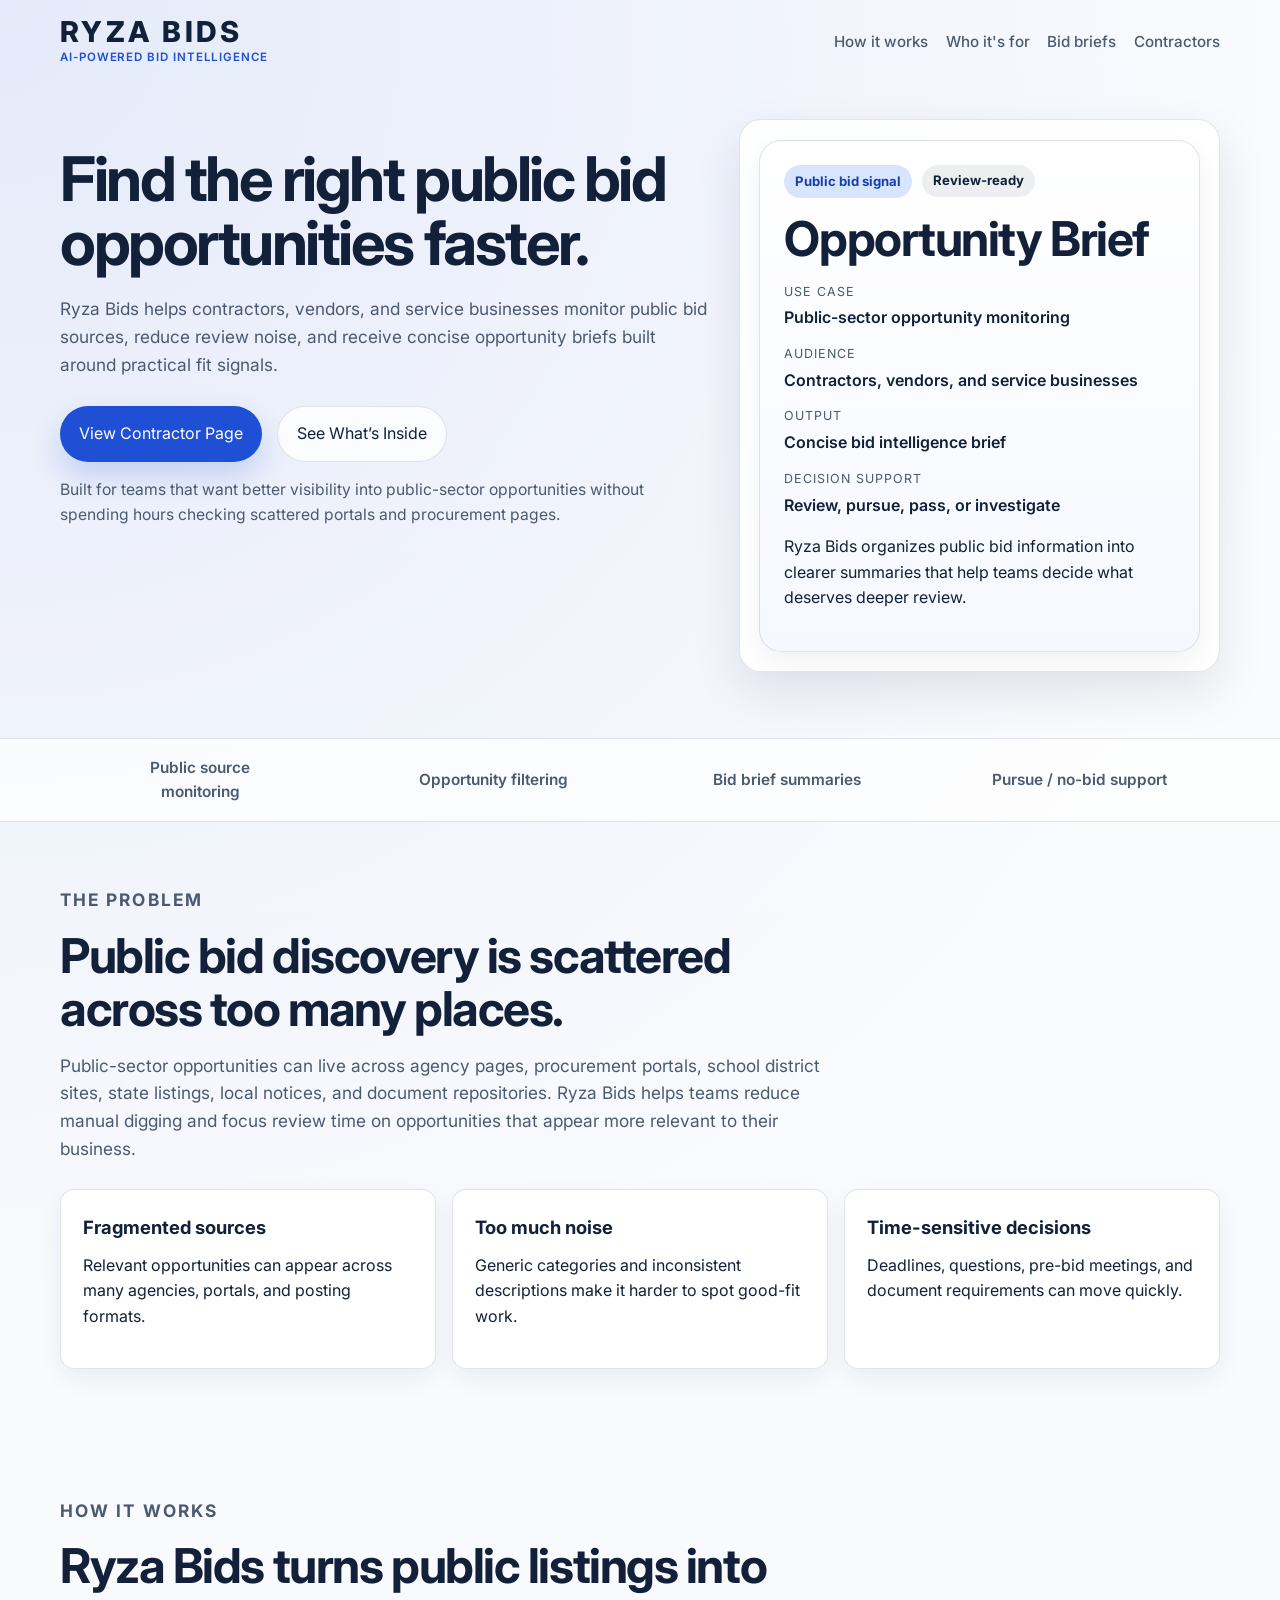
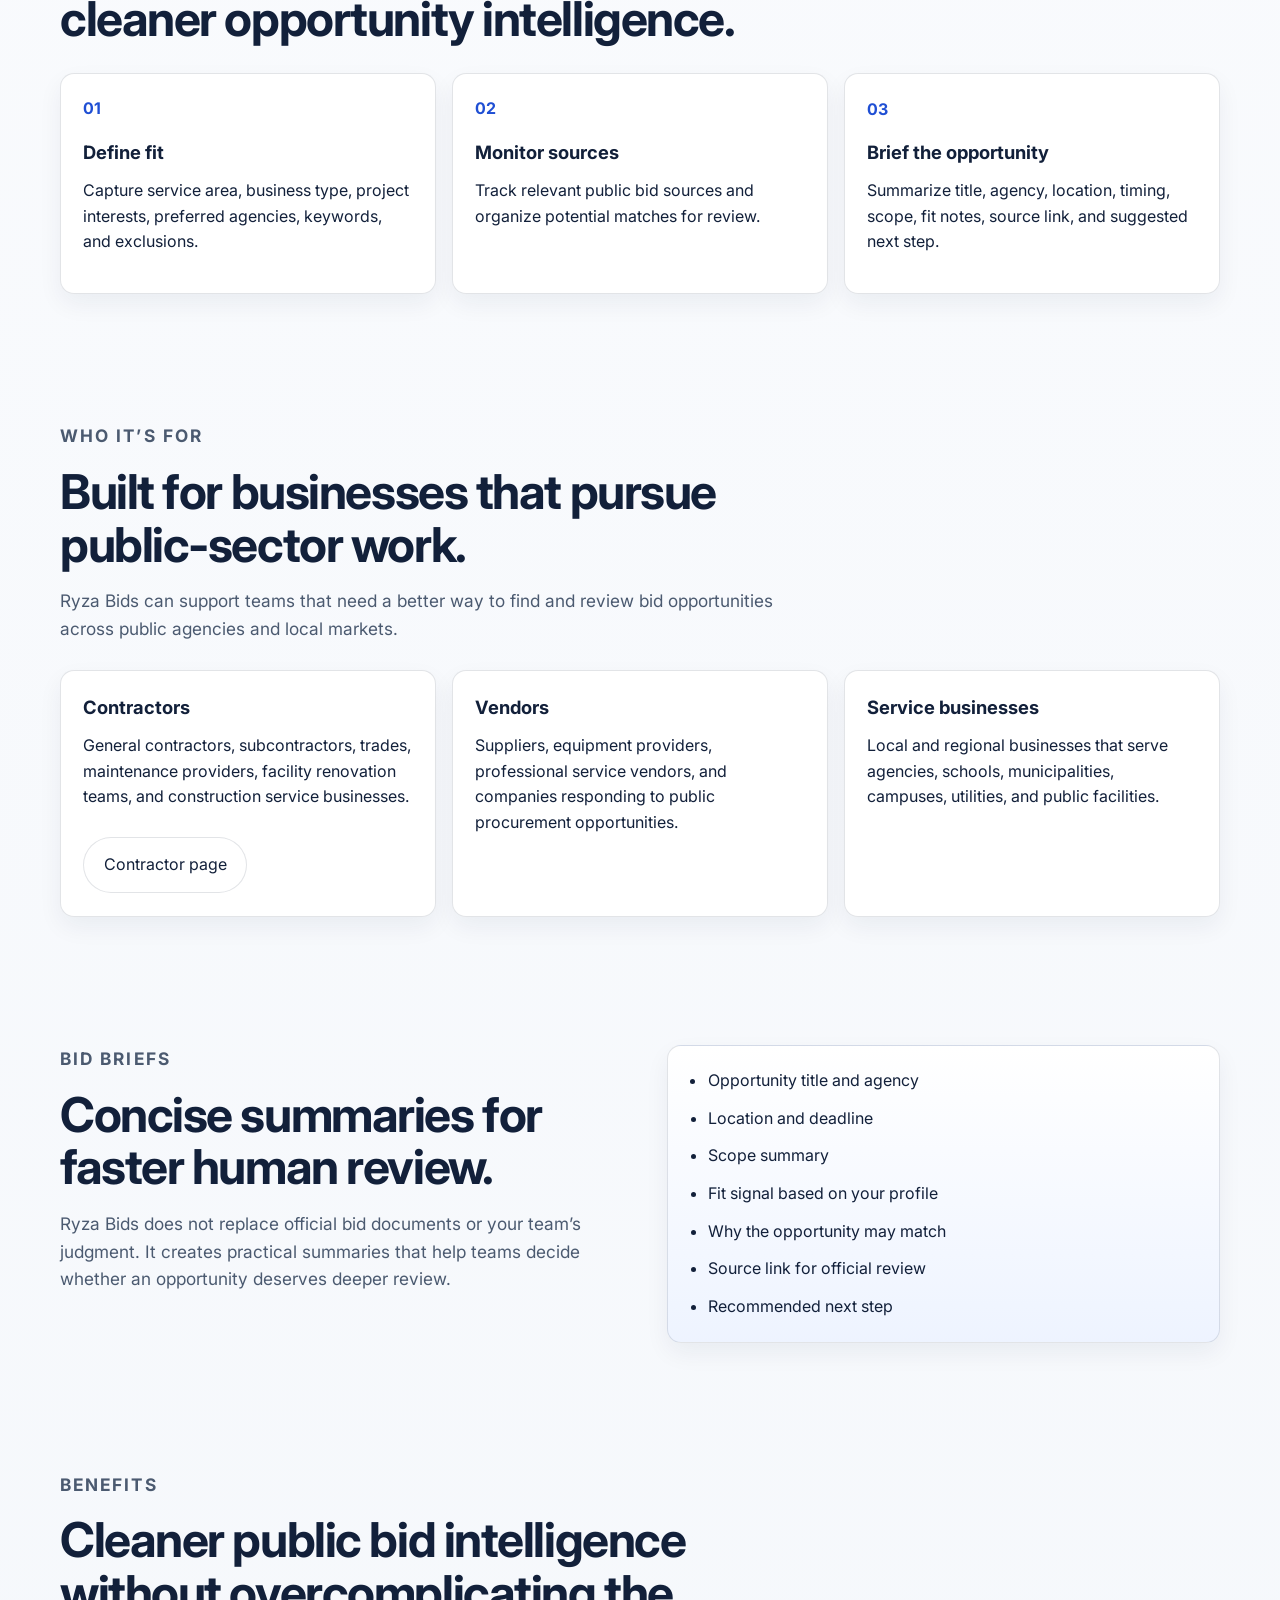
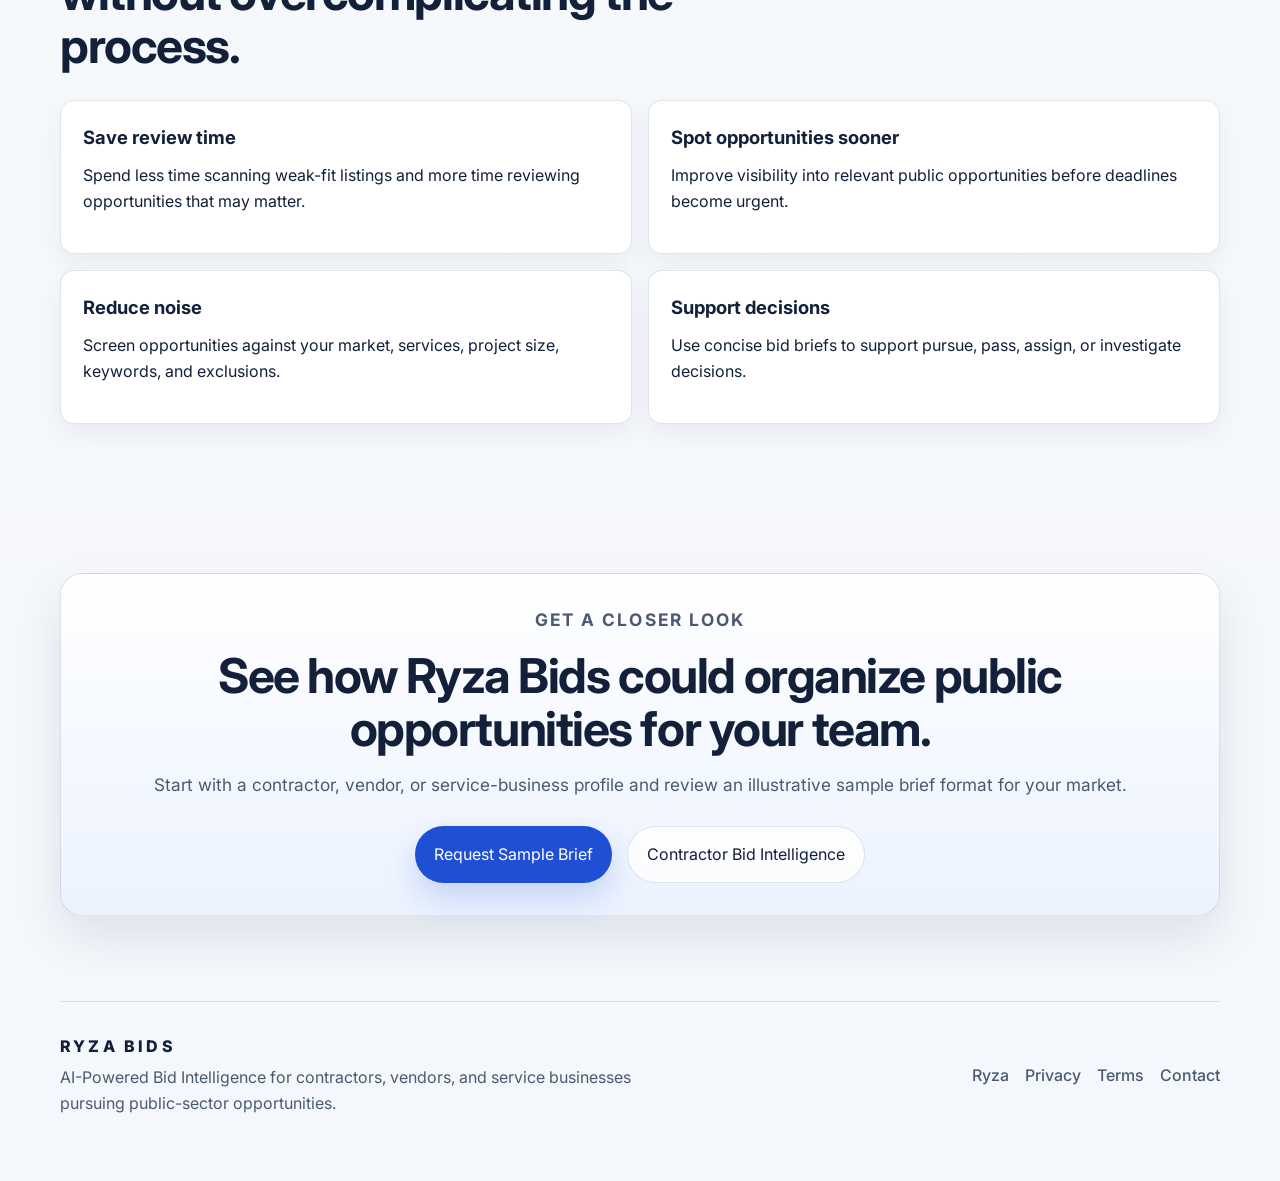
==== bids/index.html @ a7a4181a "Add files via upload Upload Ryza website files" ====
<!doctype html>
<html lang="en">
  <head>
    <meta charset="UTF-8" />
    <meta name="viewport" content="width=device-width, initial-scale=1.0" />
    <title>Ryza Bids — AI-Powered Bid Intelligence</title>
    <meta
      name="description"
      content="Ryza Bids is an AI-powered public bid intelligence product for contractors, vendors, and service businesses that want cleaner opportunity monitoring and review-ready bid briefs."
    />
    <link rel="preconnect" href="https://fonts.googleapis.com" />
    <link rel="preconnect" href="https://fonts.gstatic.com" crossorigin />
    <link
      href="https://fonts.googleapis.com/css2?family=Inter:wght@400;500;600;700;800&display=swap"
      rel="stylesheet"
    />
    <link rel="stylesheet" href="../styles.css?v=6" />
  </head>
  <body>
    <div class="site-shell">
      <header class="topbar container">
        <a class="brand" href="../" aria-label="Ryza home">
          <span class="brand-lockup">
            <span class="brand-text brand-text-product">RYZA BIDS</span>
            <span class="brand-tag">AI-Powered Bid Intelligence</span>
          </span>
        </a>
        <nav class="nav">
          <a href="#how-it-works">How it works</a>
          <a href="#who-its-for">Who it's for</a>
          <a href="#briefs">Bid briefs</a>
          <a href="./contractors/">Contractors</a>
        </nav>
      </header>

      <main id="top">
        <section class="hero container section-lg">
          <div class="hero-copy hero-copy-lowered">
            <h1>Find the right public bid opportunities faster.</h1>
            <p class="lead">
              Ryza Bids helps contractors, vendors, and service businesses monitor public bid sources, reduce review noise, and receive concise opportunity briefs built around practical fit signals.
            </p>
            <div class="cta-row">
              <a class="button button-primary" href="./contractors/">View Contractor Page</a>
              <a class="button button-secondary" href="#briefs">See What’s Inside</a>
            </div>
            <p class="support-line">
              Built for teams that want better visibility into public-sector opportunities without spending hours checking scattered portals and procurement pages.
            </p>
          </div>

          <aside class="hero-card" aria-label="Illustrative Ryza Bids opportunity preview">
            <div class="mini-card">
              <div class="mini-card-header">
                <span class="pill">Public bid signal</span>
                <span class="pill pill-muted">Review-ready</span>
              </div>
              <h2>Opportunity Brief</h2>
              <dl>
                <div>
                  <dt>Use case</dt>
                  <dd>Public-sector opportunity monitoring</dd>
                </div>
                <div>
                  <dt>Audience</dt>
                  <dd>Contractors, vendors, and service businesses</dd>
                </div>
                <div>
                  <dt>Output</dt>
                  <dd>Concise bid intelligence brief</dd>
                </div>
                <div>
                  <dt>Decision support</dt>
                  <dd>Review, pursue, pass, or investigate</dd>
                </div>
              </dl>
              <p>
                Ryza Bids organizes public bid information into clearer summaries that help teams decide what deserves deeper review.
              </p>
            </div>
          </aside>
        </section>

        <section class="trust-strip section-sm">
          <div class="container trust-grid">
            <div>Public source monitoring</div>
            <div>Opportunity filtering</div>
            <div>Bid brief summaries</div>
            <div>Pursue / no-bid support</div>
          </div>
        </section>

        <section class="container section" id="problem">
          <div class="section-heading">
            <p class="eyebrow">The problem</p>
            <h2>Public bid discovery is scattered across too many places.</h2>
            <p>
              Public-sector opportunities can live across agency pages, procurement portals, school district sites, state listings, local notices, and document repositories. Ryza Bids helps teams reduce manual digging and focus review time on opportunities that appear more relevant to their business.
            </p>
          </div>
          <div class="card-grid three-up">
            <article class="info-card">
              <h3>Fragmented sources</h3>
              <p>Relevant opportunities can appear across many agencies, portals, and posting formats.</p>
            </article>
            <article class="info-card">
              <h3>Too much noise</h3>
              <p>Generic categories and inconsistent descriptions make it harder to spot good-fit work.</p>
            </article>
            <article class="info-card">
              <h3>Time-sensitive decisions</h3>
              <p>Deadlines, questions, pre-bid meetings, and document requirements can move quickly.</p>
            </article>
          </div>
        </section>

        <section class="container section" id="how-it-works">
          <div class="section-heading">
            <p class="eyebrow">How it works</p>
            <h2>Ryza Bids turns public listings into cleaner opportunity intelligence.</h2>
          </div>
          <div class="steps-grid">
            <article class="step-card">
              <span class="step-number">01</span>
              <h3>Define fit</h3>
              <p>Capture service area, business type, project interests, preferred agencies, keywords, and exclusions.</p>
            </article>
            <article class="step-card">
              <span class="step-number">02</span>
              <h3>Monitor sources</h3>
              <p>Track relevant public bid sources and organize potential matches for review.</p>
            </article>
            <article class="step-card">
              <span class="step-number">03</span>
              <h3>Brief the opportunity</h3>
              <p>Summarize title, agency, location, timing, scope, fit notes, source link, and suggested next step.</p>
            </article>
          </div>
        </section>

        <section class="container section" id="who-its-for">
          <div class="section-heading">
            <p class="eyebrow">Who it’s for</p>
            <h2>Built for businesses that pursue public-sector work.</h2>
            <p>
              Ryza Bids can support teams that need a better way to find and review bid opportunities across public agencies and local markets.
            </p>
          </div>
          <div class="card-grid three-up">
            <article class="info-card">
              <h3>Contractors</h3>
              <p>General contractors, subcontractors, trades, maintenance providers, facility renovation teams, and construction service businesses.</p>
              <div class="cta-row">
                <a class="button button-secondary" href="./contractors/">Contractor page</a>
              </div>
            </article>
            <article class="info-card">
              <h3>Vendors</h3>
              <p>Suppliers, equipment providers, professional service vendors, and companies responding to public procurement opportunities.</p>
            </article>
            <article class="info-card">
              <h3>Service businesses</h3>
              <p>Local and regional businesses that serve agencies, schools, municipalities, campuses, utilities, and public facilities.</p>
            </article>
          </div>
        </section>

        <section class="container section" id="briefs">
          <div class="split-layout">
            <div>
              <p class="eyebrow">Bid briefs</p>
              <h2>Concise summaries for faster human review.</h2>
              <p>
                Ryza Bids does not replace official bid documents or your team’s judgment. It creates practical summaries that help teams decide whether an opportunity deserves deeper review.
              </p>
            </div>
            <div class="info-card emphasis-card">
              <ul class="feature-list">
                <li>Opportunity title and agency</li>
                <li>Location and deadline</li>
                <li>Scope summary</li>
                <li>Fit signal based on your profile</li>
                <li>Why the opportunity may match</li>
                <li>Source link for official review</li>
                <li>Recommended next step</li>
              </ul>
            </div>
          </div>
        </section>

        <section class="container section" id="benefits">
          <div class="section-heading narrow">
            <p class="eyebrow">Benefits</p>
            <h2>Cleaner public bid intelligence without overcomplicating the process.</h2>
          </div>
          <div class="card-grid two-up">
            <article class="info-card">
              <h3>Save review time</h3>
              <p>Spend less time scanning weak-fit listings and more time reviewing opportunities that may matter.</p>
            </article>
            <article class="info-card">
              <h3>Spot opportunities sooner</h3>
              <p>Improve visibility into relevant public opportunities before deadlines become urgent.</p>
            </article>
            <article class="info-card">
              <h3>Reduce noise</h3>
              <p>Screen opportunities against your market, services, project size, keywords, and exclusions.</p>
            </article>
            <article class="info-card">
              <h3>Support decisions</h3>
              <p>Use concise bid briefs to support pursue, pass, assign, or investigate decisions.</p>
            </article>
          </div>
        </section>

        <section class="container section section-lg" id="final-cta">
          <div class="final-cta-card">
            <p class="eyebrow">Get a closer look</p>
            <h2>See how Ryza Bids could organize public opportunities for your team.</h2>
            <p>
              Start with a contractor, vendor, or service-business profile and review an illustrative sample brief format for your market.
            </p>
            <div class="cta-row centered">
              <button class="button button-primary" type="button">Request Sample Brief</button>
              <a class="button button-secondary" href="./contractors/">Contractor Bid Intelligence</a>
            </div>
          </div>
        </section>
      </main>

      <footer class="site-footer container">
        <div>
          <p class="footer-brand">RYZA BIDS</p>
          <p class="footer-copy">AI-Powered Bid Intelligence for contractors, vendors, and service businesses pursuing public-sector opportunities.</p>
        </div>
        <nav class="footer-nav" aria-label="Footer">
          <a href="../">Ryza</a>
          <a href="#">Privacy</a>
          <a href="#">Terms</a>
          <a href="#">Contact</a>
        </nav>
      </footer>
    </div>
  </body>
</html>
---- styles.css ----
:root {
  --bg: #f4f7fb;
  --surface: rgba(255, 255, 255, 0.92);
  --surface-strong: #ffffff;
  --text: #12203a;
  --muted: #4b5a70;
  --line: rgba(18, 32, 58, 0.12);
  --primary: #1f4fd4;
  --primary-dark: #173faa;
  --accent: #d8e5ff;
  --shadow: 0 20px 48px rgba(18, 33, 66, 0.1);
  --shadow-soft: 0 10px 24px rgba(18, 33, 66, 0.06);
  --radius: 22px;
  --radius-sm: 14px;
  --max: 1160px;
}

* {
  box-sizing: border-box;
}

html {
  scroll-behavior: smooth;
}

body {
  margin: 0;
  font-family: "Inter", system-ui, -apple-system, BlinkMacSystemFont, "Segoe UI", sans-serif;
  color: var(--text);
  background:
    radial-gradient(circle at top left, rgba(31, 79, 212, 0.1), transparent 30%),
    linear-gradient(180deg, #fbfcfe 0%, var(--bg) 100%);
  line-height: 1.6;
}

img {
  max-width: 100%;
}

.container {
  width: min(calc(100% - 2rem), var(--max));
  margin: 0 auto;
}

.site-shell {
  padding-bottom: 4rem;
}

.topbar {
  display: flex;
  align-items: center;
  justify-content: space-between;
  padding: 1.1rem 0 0.95rem;
}

.brand {
  display: inline-flex;
  align-items: center;
  color: var(--text);
  text-decoration: none;
}

.brand-lockup {
  display: flex;
  flex-direction: column;
  gap: 0.2rem;
}

.brand-text {
  font-size: 1.8rem;
  font-weight: 800;
  letter-spacing: 0.22em;
  line-height: 0.95;
}

.brand-text-product {
  letter-spacing: 0.12em;
}

.brand-tag {
  font-size: 0.72rem;
  font-weight: 600;
  letter-spacing: 0.08em;
  text-transform: uppercase;
  color: var(--primary);
}

.nav {
  display: flex;
  gap: 1.1rem;
}

.nav a,
.footer-nav a {
  color: var(--muted);
  text-decoration: none;
  font-weight: 500;
}

.nav a {
  font-size: 0.95rem;
}

.section,
.section-lg,
.section-sm {
  padding: 4rem 0;
}

.section-sm {
  padding: 1.05rem 0;
}

.section-lg {
  padding: 5.35rem 0;
}

.hero {
  display: grid;
  grid-template-columns: 1.15fr 0.85fr;
  gap: 1.8rem;
  align-items: center;
}

.hero.section-lg {
  padding: 2.35rem 0 4.1rem;
}

.hero-copy {
  align-self: start;
}

.hero-copy-lowered {
  padding-top: 1.75rem;
}

.eyebrow {
  margin: 0 0 1rem;
  text-transform: uppercase;
  letter-spacing: 0.12em;
  font-size: 0.78rem;
  font-weight: 700;
  color: var(--primary);
}

h1,
h2,
h3,
p {
  margin-top: 0;
}

h1 {
  font-size: clamp(2.2rem, 4.25vw, 3.35rem);
  line-height: 1.16;
  letter-spacing: -0.04em;
  margin-bottom: 1.25rem;
  text-wrap: balance;
}

.hero h1 {
  font-size: clamp(2.45rem, 5vw, 3.85rem);
  line-height: 1.04;
  max-width: 12.5em;
}

.niche-eyebrow {
  font-size: 0.9rem;
  letter-spacing: 0.16em;
  margin-bottom: 0.9rem;
}

.headline-fast {
  letter-spacing: -0.02em;
  font-weight: 800;
}

h2 {
  font-size: clamp(2rem, 4vw, 3rem);
  line-height: 1.1;
  letter-spacing: -0.03em;
  margin-bottom: 1rem;
}

h3 {
  font-size: 1.15rem;
  margin-bottom: 0.65rem;
}

.lead,
.section-heading p,
.split-layout p,
.final-cta-card p {
  font-size: 1.08rem;
  color: var(--muted);
}

.support-line {
  margin-top: 0.95rem;
  color: var(--muted);
  font-size: 0.98rem;
}

.cta-row {
  display: flex;
  flex-wrap: wrap;
  gap: 0.9rem;
  margin-top: 1.7rem;
}

.cta-row.centered {
  justify-content: center;
}

.button {
  display: inline-flex;
  align-items: center;
  justify-content: center;
  min-height: 3rem;
  padding: 0.9rem 1.2rem;
  border-radius: 999px;
  text-decoration: none;
  font-weight: 600;
  transition: 180ms ease;
  border: 0;
  font: inherit;
  cursor: default;
}

.button-primary {
  background: var(--primary);
  color: white;
  box-shadow: 0 14px 30px rgba(31, 79, 212, 0.2);
}

.button-primary:hover {
  background: var(--primary-dark);
}

.button-secondary {
  background: rgba(255, 255, 255, 0.78);
  color: var(--text);
  border: 1px solid var(--line);
}

.button-secondary:hover {
  background: white;
}

button.button:focus-visible,
.nav a:focus-visible,
.brand:focus-visible,
.footer-nav a:focus-visible {
  outline: 3px solid rgba(31, 79, 212, 0.22);
  outline-offset: 2px;
}

.hero-card,
.info-card,
.step-card,
.sample-card,
.final-cta-card,
.mini-card {
  border: 1px solid var(--line);
  background: var(--surface);
  backdrop-filter: blur(14px);
  box-shadow: var(--shadow-soft);
}

.hero-card,
.sample-card,
.final-cta-card,
.mini-card {
  border-radius: var(--radius);
}

.hero-card {
  padding: 1.2rem;
  box-shadow: var(--shadow);
}

.mini-card {
  padding: 1.5rem;
  background: linear-gradient(180deg, rgba(255, 255, 255, 0.96), rgba(245, 248, 255, 0.96));
}

.mini-card-header {
  display: flex;
  gap: 0.55rem;
  flex-wrap: wrap;
  margin-bottom: 1rem;
}

.mini-card dl {
  margin: 0 0 1rem;
  display: grid;
  gap: 0.8rem;
}

.mini-card dt,
.label {
  font-size: 0.78rem;
  text-transform: uppercase;
  letter-spacing: 0.08em;
  color: var(--muted);
  margin-bottom: 0.25rem;
}

.mini-card dd,
.value {
  margin: 0;
  font-weight: 600;
  color: var(--text);
}

.pill {
  display: inline-flex;
  align-items: center;
  min-height: 2rem;
  padding: 0.35rem 0.7rem;
  border-radius: 999px;
  background: var(--accent);
  color: var(--primary-dark);
  font-size: 0.82rem;
  font-weight: 700;
}

.pill-muted {
  background: rgba(18, 32, 58, 0.07);
  color: var(--text);
}

.trust-strip {
  border-top: 1px solid var(--line);
  border-bottom: 1px solid var(--line);
  background: rgba(255, 255, 255, 0.72);
  box-shadow: inset 0 1px 0 rgba(255, 255, 255, 0.5);
}

.trust-grid,
.card-grid,
.steps-grid,
.sample-grid,
.sample-detail-grid {
  display: grid;
  gap: 1rem;
}

.trust-grid {
  grid-template-columns: repeat(4, minmax(0, 1fr));
  gap: 0.8rem;
  align-items: center;
  justify-items: center;
  font-weight: 600;
  font-size: 0.96rem;
  color: var(--muted);
}

.trust-grid > div {
  max-width: 18ch;
  text-align: center;
}

.section-heading {
  max-width: 760px;
  margin-bottom: 1.7rem;
}

.section-heading.narrow {
  max-width: 640px;
}

.card-grid.three-up {
  grid-template-columns: repeat(3, 1fr);
}

.card-grid.two-up {
  grid-template-columns: repeat(2, 1fr);
}

.info-card,
.step-card {
  border-radius: var(--radius-sm);
  padding: 1.4rem;
}

.split-layout {
  display: grid;
  grid-template-columns: 1fr 0.95fr;
  gap: 1.5rem;
  align-items: start;
}

.emphasis-card {
  background: linear-gradient(180deg, rgba(255, 255, 255, 0.95), rgba(237, 243, 255, 0.95));
}

.feature-list {
  margin: 0;
  padding-left: 1.1rem;
}

.feature-list li + li {
  margin-top: 0.75rem;
}

.steps-grid {
  grid-template-columns: repeat(3, 1fr);
}

.step-number {
  display: inline-block;
  margin-bottom: 1rem;
  font-weight: 700;
  color: var(--primary);
}

.sample-card {
  padding: 1.6rem;
  background: linear-gradient(180deg, rgba(255, 255, 255, 0.98), rgba(247, 250, 255, 0.98));
  box-shadow: var(--shadow);
}

.sample-grid {
  grid-template-columns: repeat(4, 1fr);
  padding-bottom: 1.25rem;
  border-bottom: 1px solid var(--line);
}

.sample-body {
  padding-top: 1.25rem;
  display: grid;
  gap: 1rem;
}

.sample-detail-grid {
  grid-template-columns: repeat(2, 1fr);
}

.final-cta-card {
  padding: 2rem;
  text-align: center;
  background: linear-gradient(180deg, rgba(255, 255, 255, 0.98), rgba(235, 242, 255, 0.98));
  box-shadow: var(--shadow);
}

.site-footer {
  padding: 2rem 0 0;
  border-top: 1px solid var(--line);
  display: flex;
  align-items: center;
  justify-content: space-between;
  gap: 1rem;
}

.footer-brand {
  margin-bottom: 0.35rem;
  font-weight: 800;
  letter-spacing: 0.2em;
}

.footer-copy {
  margin-bottom: 0;
  color: var(--muted);
  max-width: 620px;
}

.footer-nav {
  display: flex;
  flex-wrap: wrap;
  gap: 1rem;
}

@media (max-width: 960px) {
  .hero,
  .split-layout,
  .card-grid.three-up,
  .card-grid.two-up,
  .steps-grid,
  .sample-grid,
  .sample-detail-grid,
  .trust-grid {
    grid-template-columns: 1fr;
  }

  .topbar,
  .site-footer {
    flex-direction: column;
    align-items: flex-start;
    gap: 0.9rem;
  }
}

@media (max-width: 680px) {
  .nav {
    flex-wrap: wrap;
    gap: 0.75rem;
  }

  .section,
  .section-lg,
  .hero.section-lg {
    padding: 3rem 0;
  }

  .button {
    width: 100%;
  }

  .cta-row {
    flex-direction: column;
  }

  .brand-text {
    font-size: 1.45rem;
  }

  .swoosh {
    height: 0.22em;
    bottom: 0.01em;
  }
}
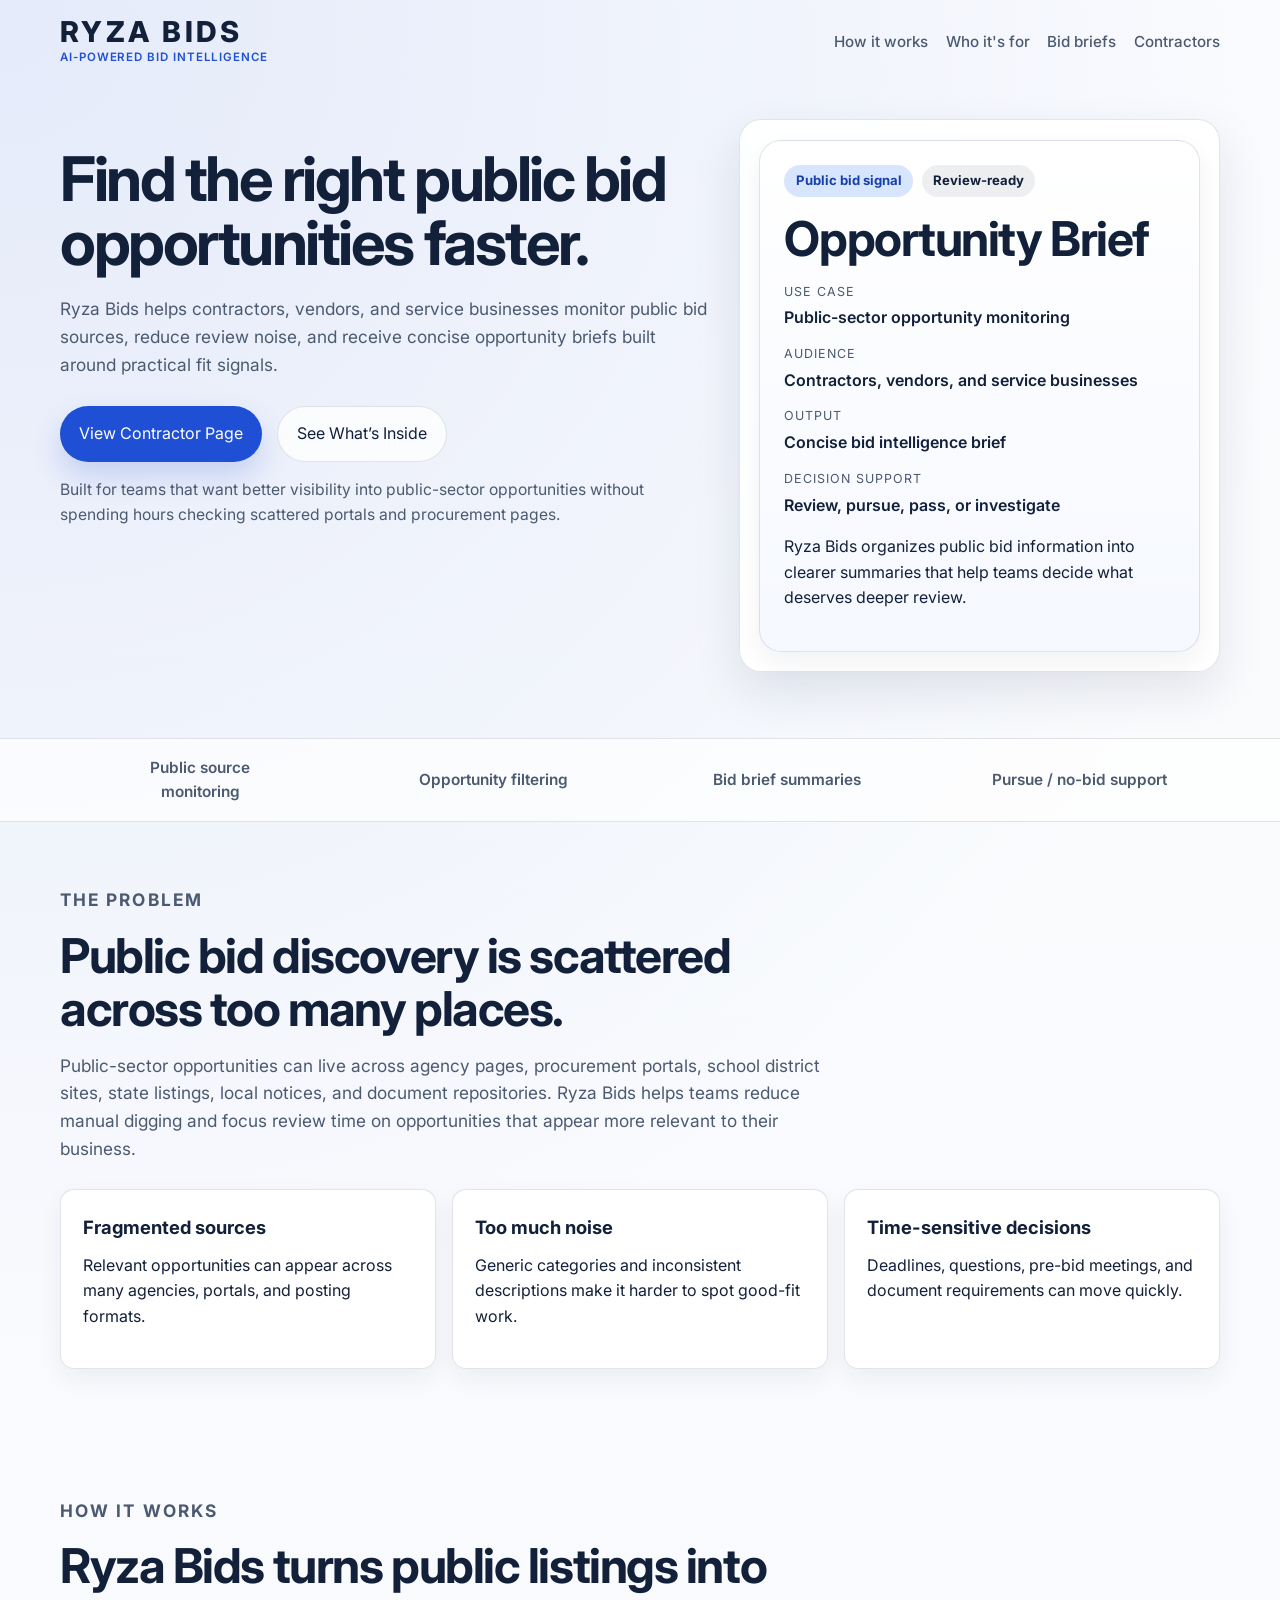
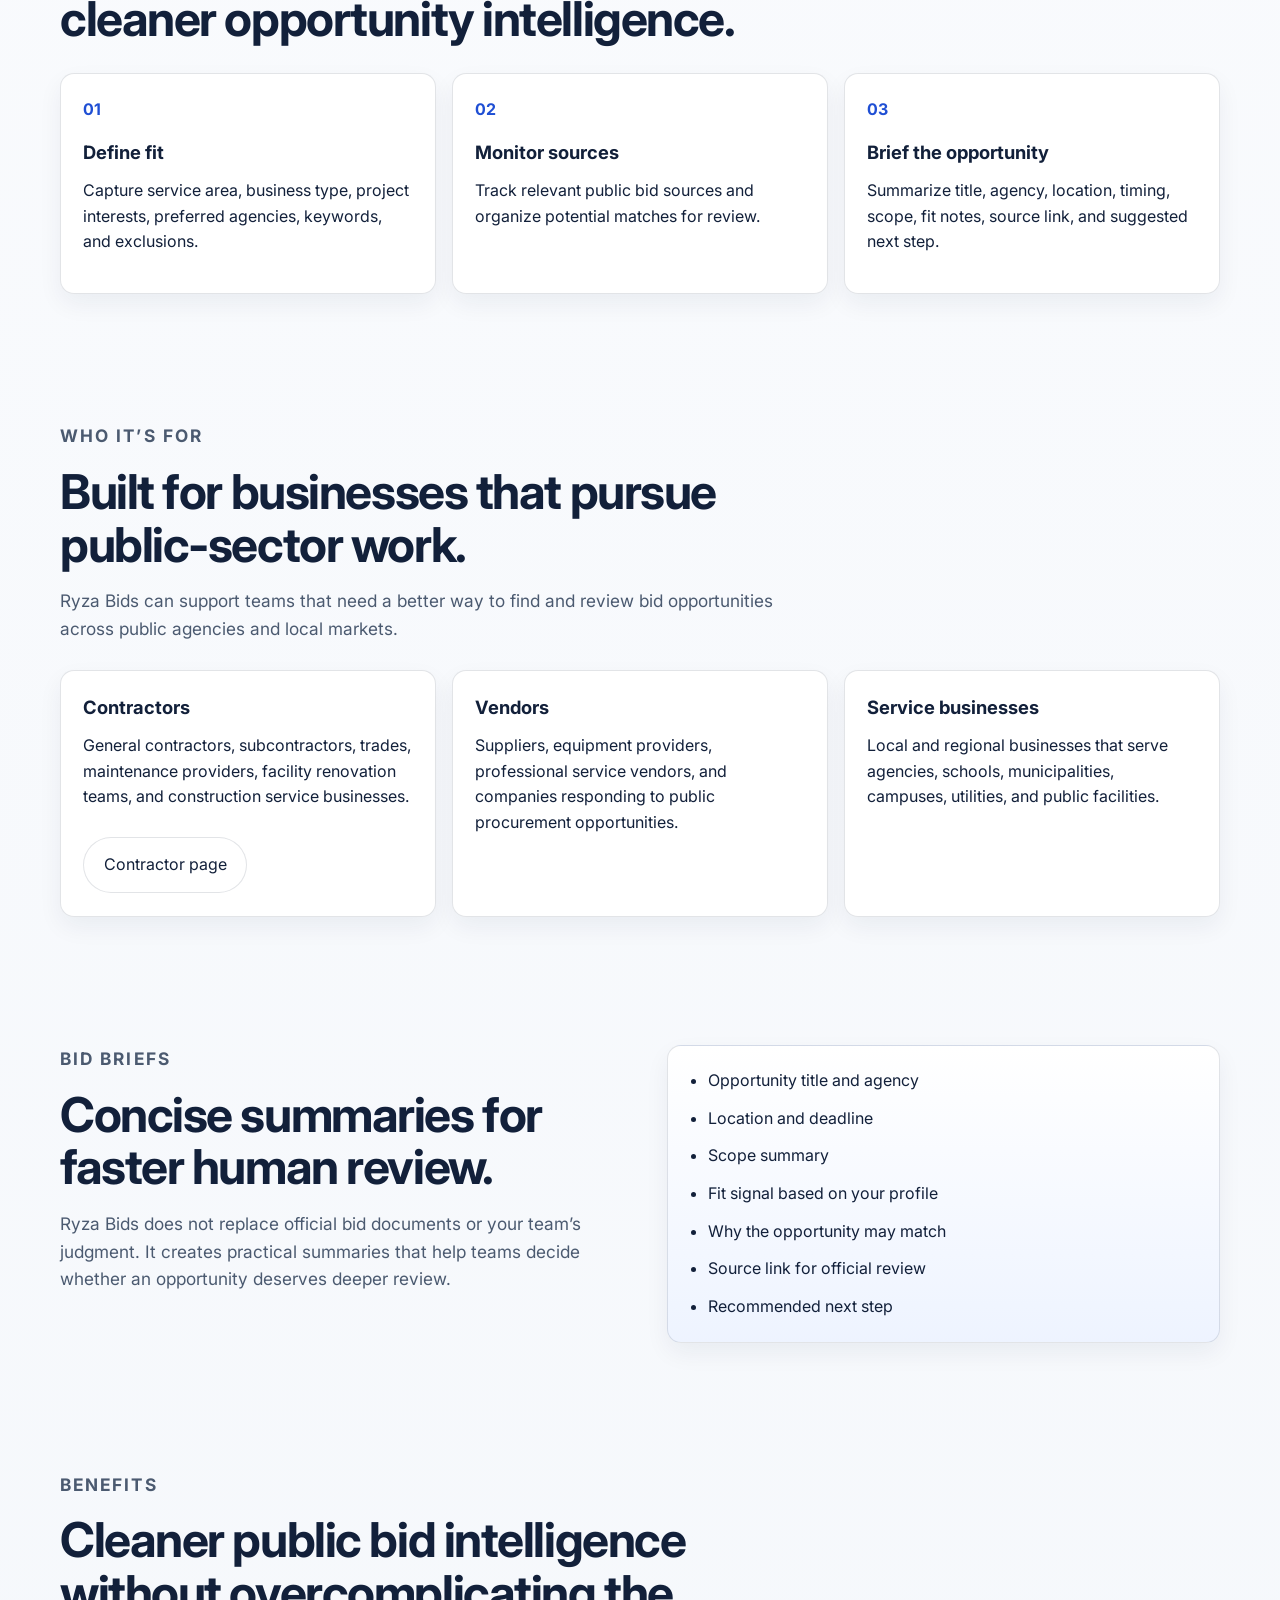
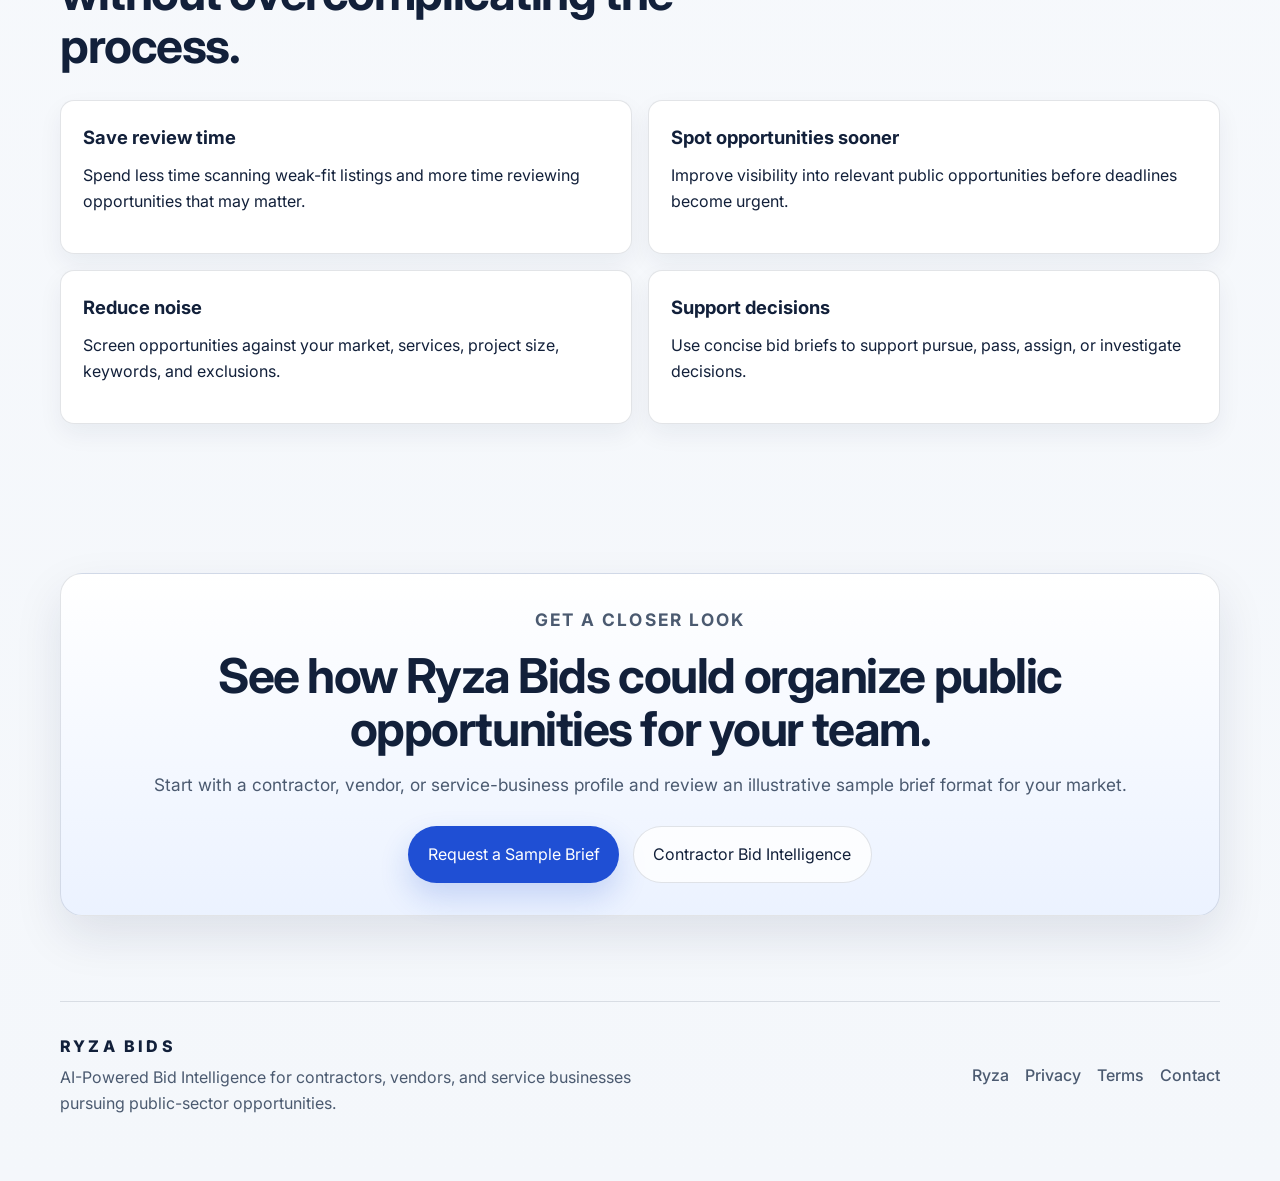
==== commit cb55a5b8: "Add files via upload Fix CTA links and clean README" ====
--- a/bids/index.html
+++ b/bids/index.html
@@ -221,7 +221,7 @@
               Start with a contractor, vendor, or service-business profile and review an illustrative sample brief format for your market.
             </p>
             <div class="cta-row centered">
-              <button class="button button-primary" type="button">Request Sample Brief</button>
+              <a class="button button-primary" href="mailto:wes@ryzalabs.ai?subject=Request%20a%20Sample%20Ryza%20Brief">Request a Sample Brief</a>
               <a class="button button-secondary" href="./contractors/">Contractor Bid Intelligence</a>
             </div>
           </div>
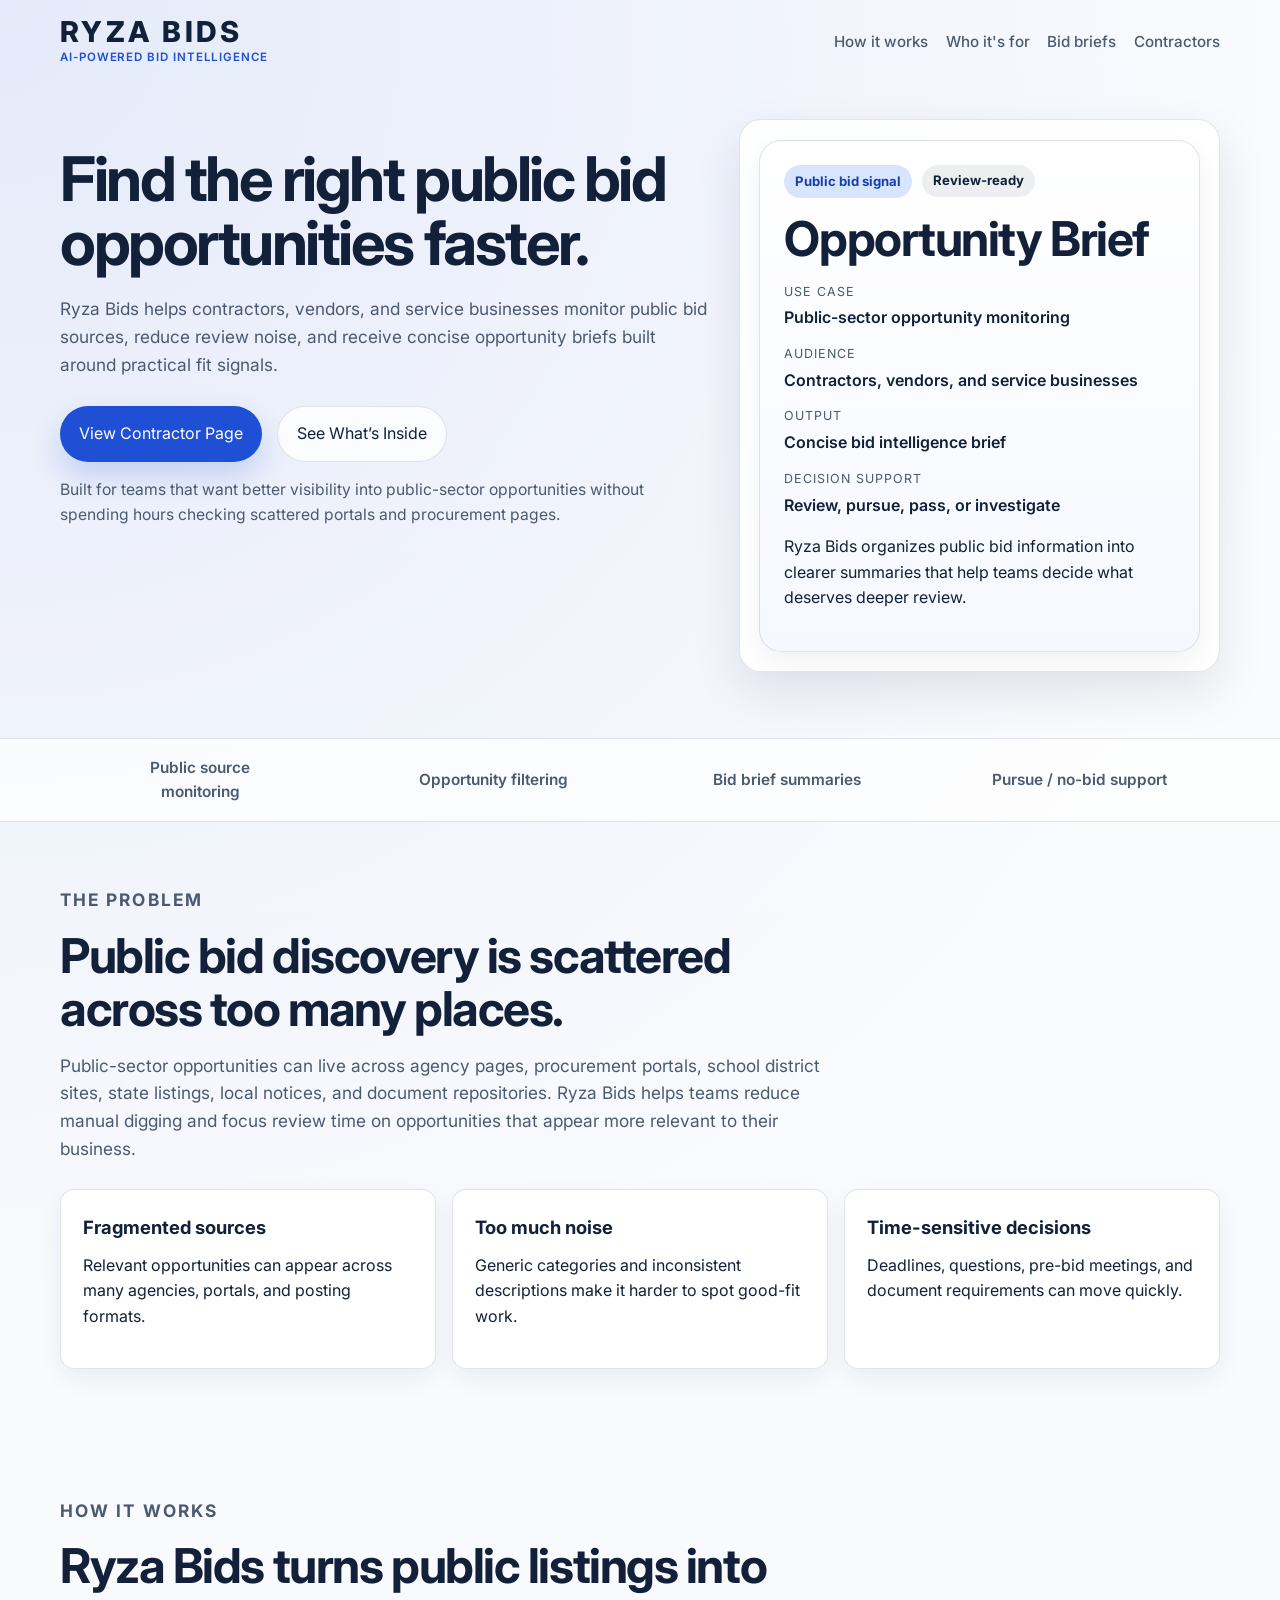
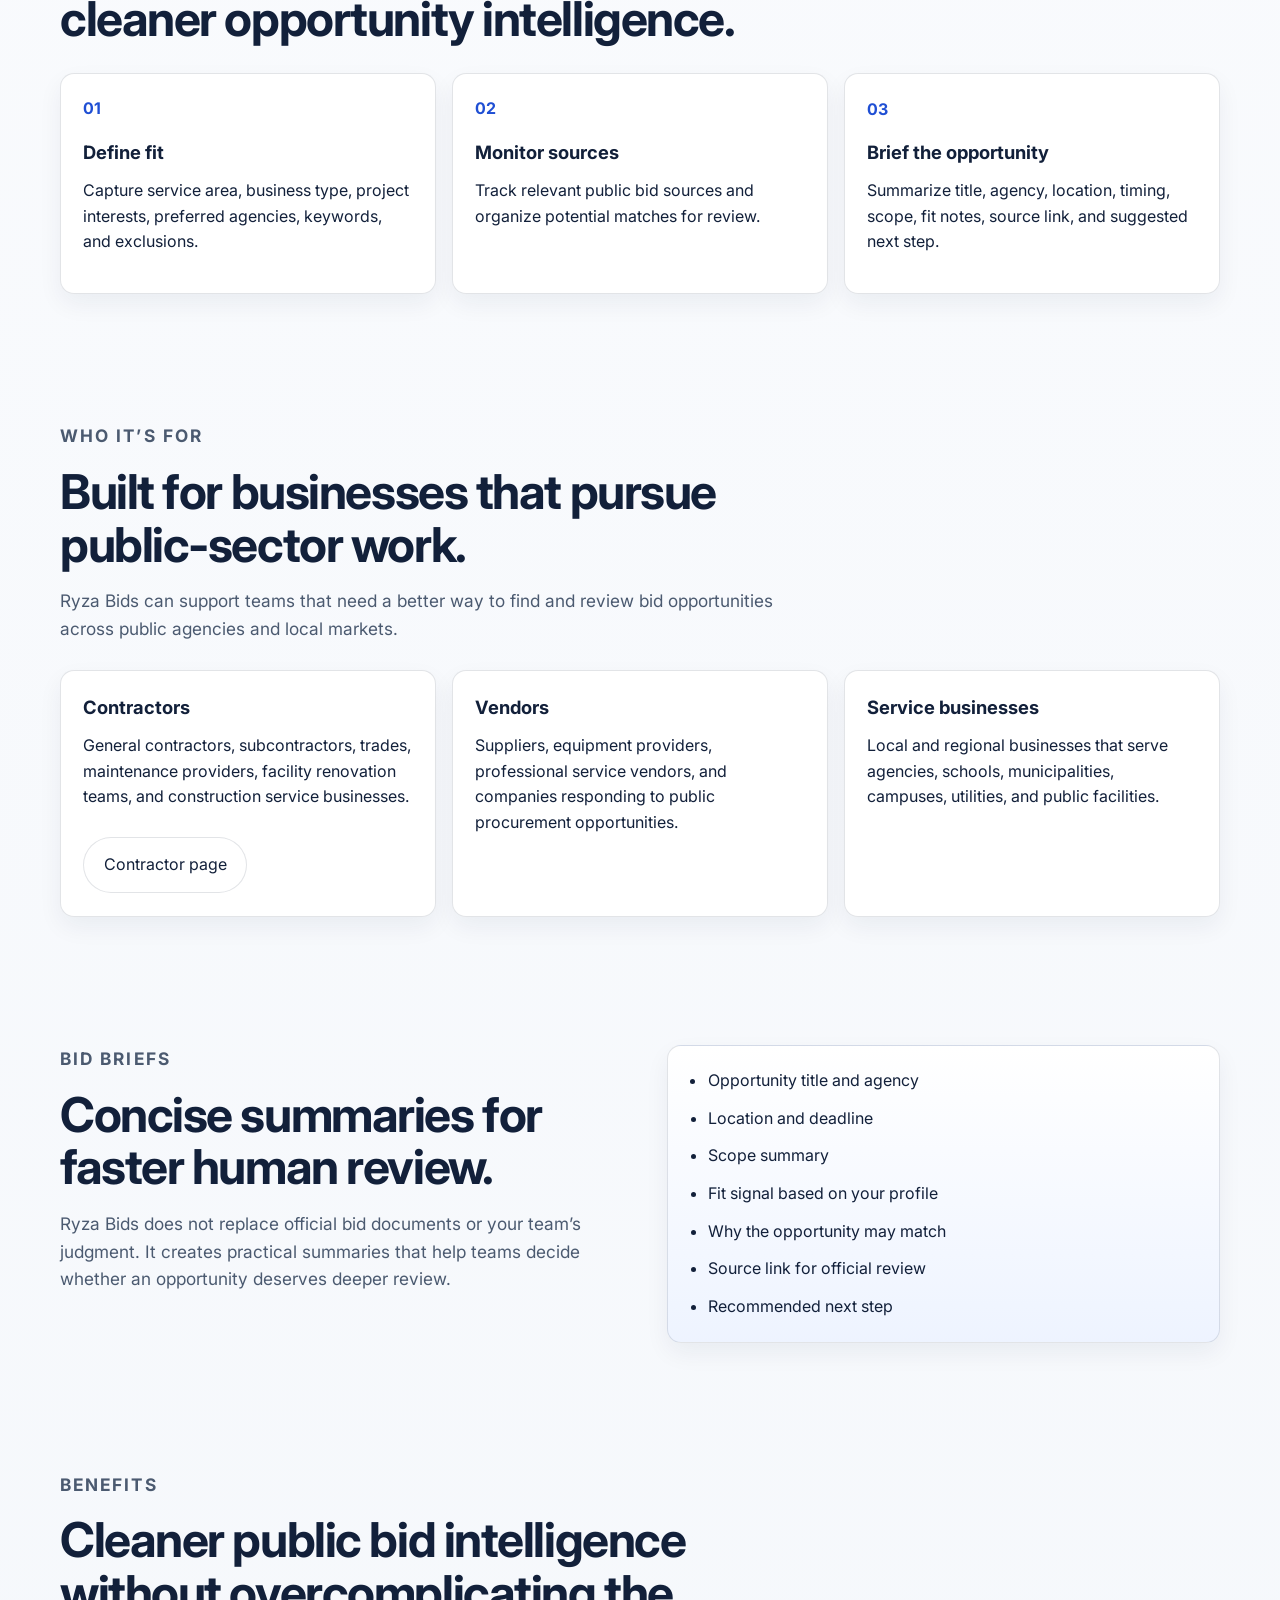
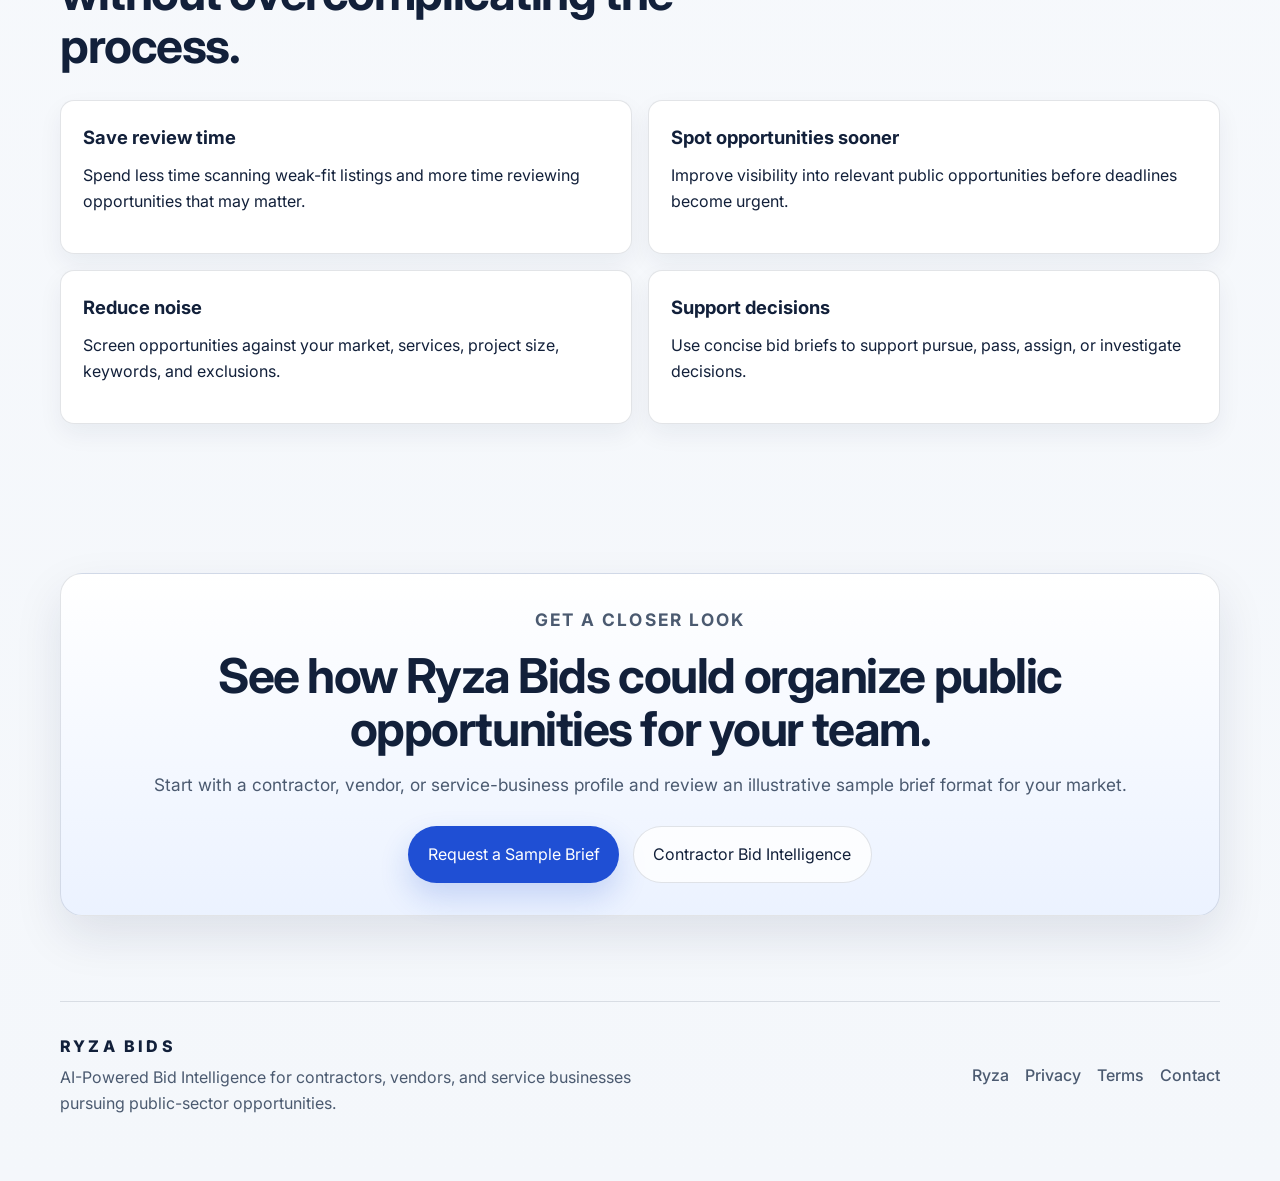
==== commit 91878906: "Add files via upload Add email body to sample brief CTA" ====
--- a/bids/index.html
+++ b/bids/index.html
@@ -221,7 +221,7 @@
               Start with a contractor, vendor, or service-business profile and review an illustrative sample brief format for your market.
             </p>
             <div class="cta-row centered">
-              <a class="button button-primary" href="mailto:wes@ryzalabs.ai?subject=Request%20a%20Sample%20Ryza%20Brief">Request a Sample Brief</a>
+              <a class="button button-primary" href="mailto:wes@ryzalabs.ai?subject=Request%20a%20Sample%20Ryza%20Brief&body=Hi%20Ryza%2C%0A%0AI%E2%80%99d%20like%20to%20request%20a%20sample%20Ryza%20Brief.%0A%0AName%3A%0ACompany%3A%0ALocation%3A%0AType%20of%20bids%20I%E2%80%99m%20interested%20in%3A%0ABest%20email%2Fphone%3A">Request a Sample Brief</a>
               <a class="button button-secondary" href="./contractors/">Contractor Bid Intelligence</a>
             </div>
           </div>
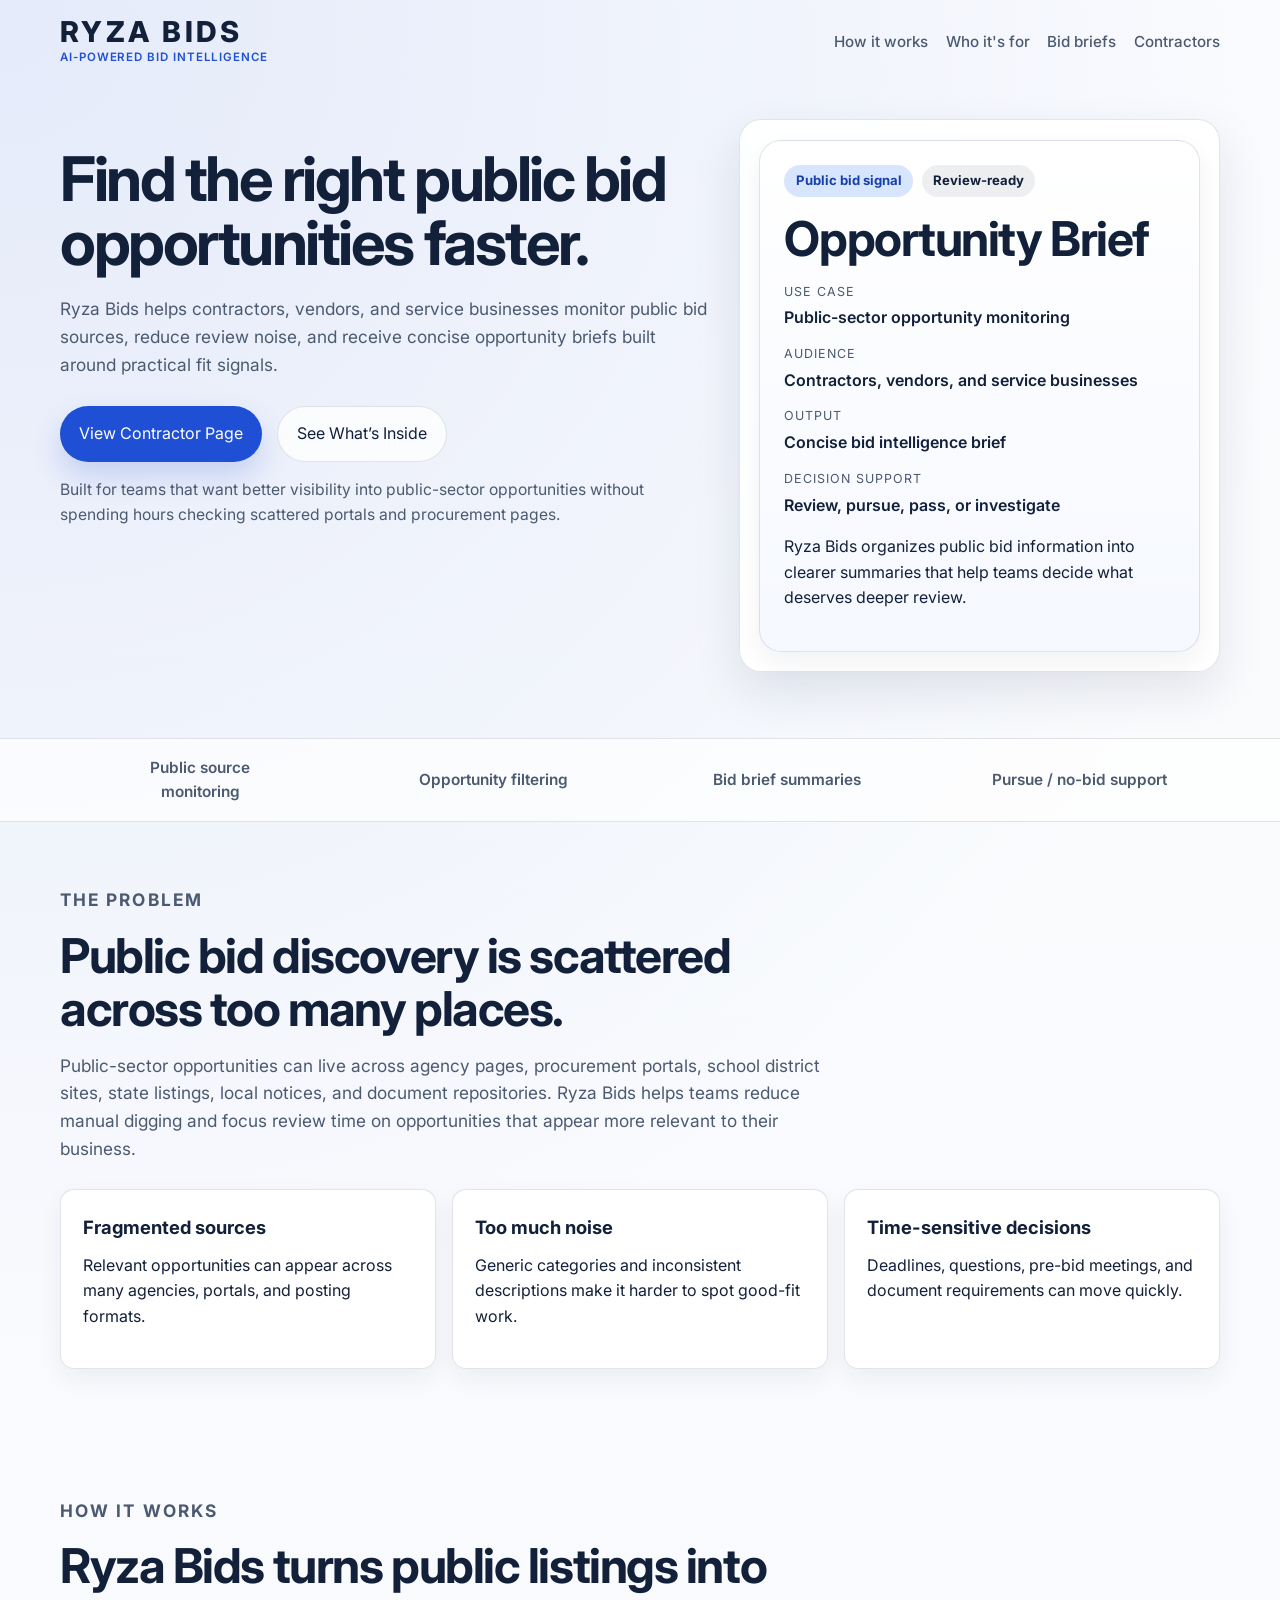
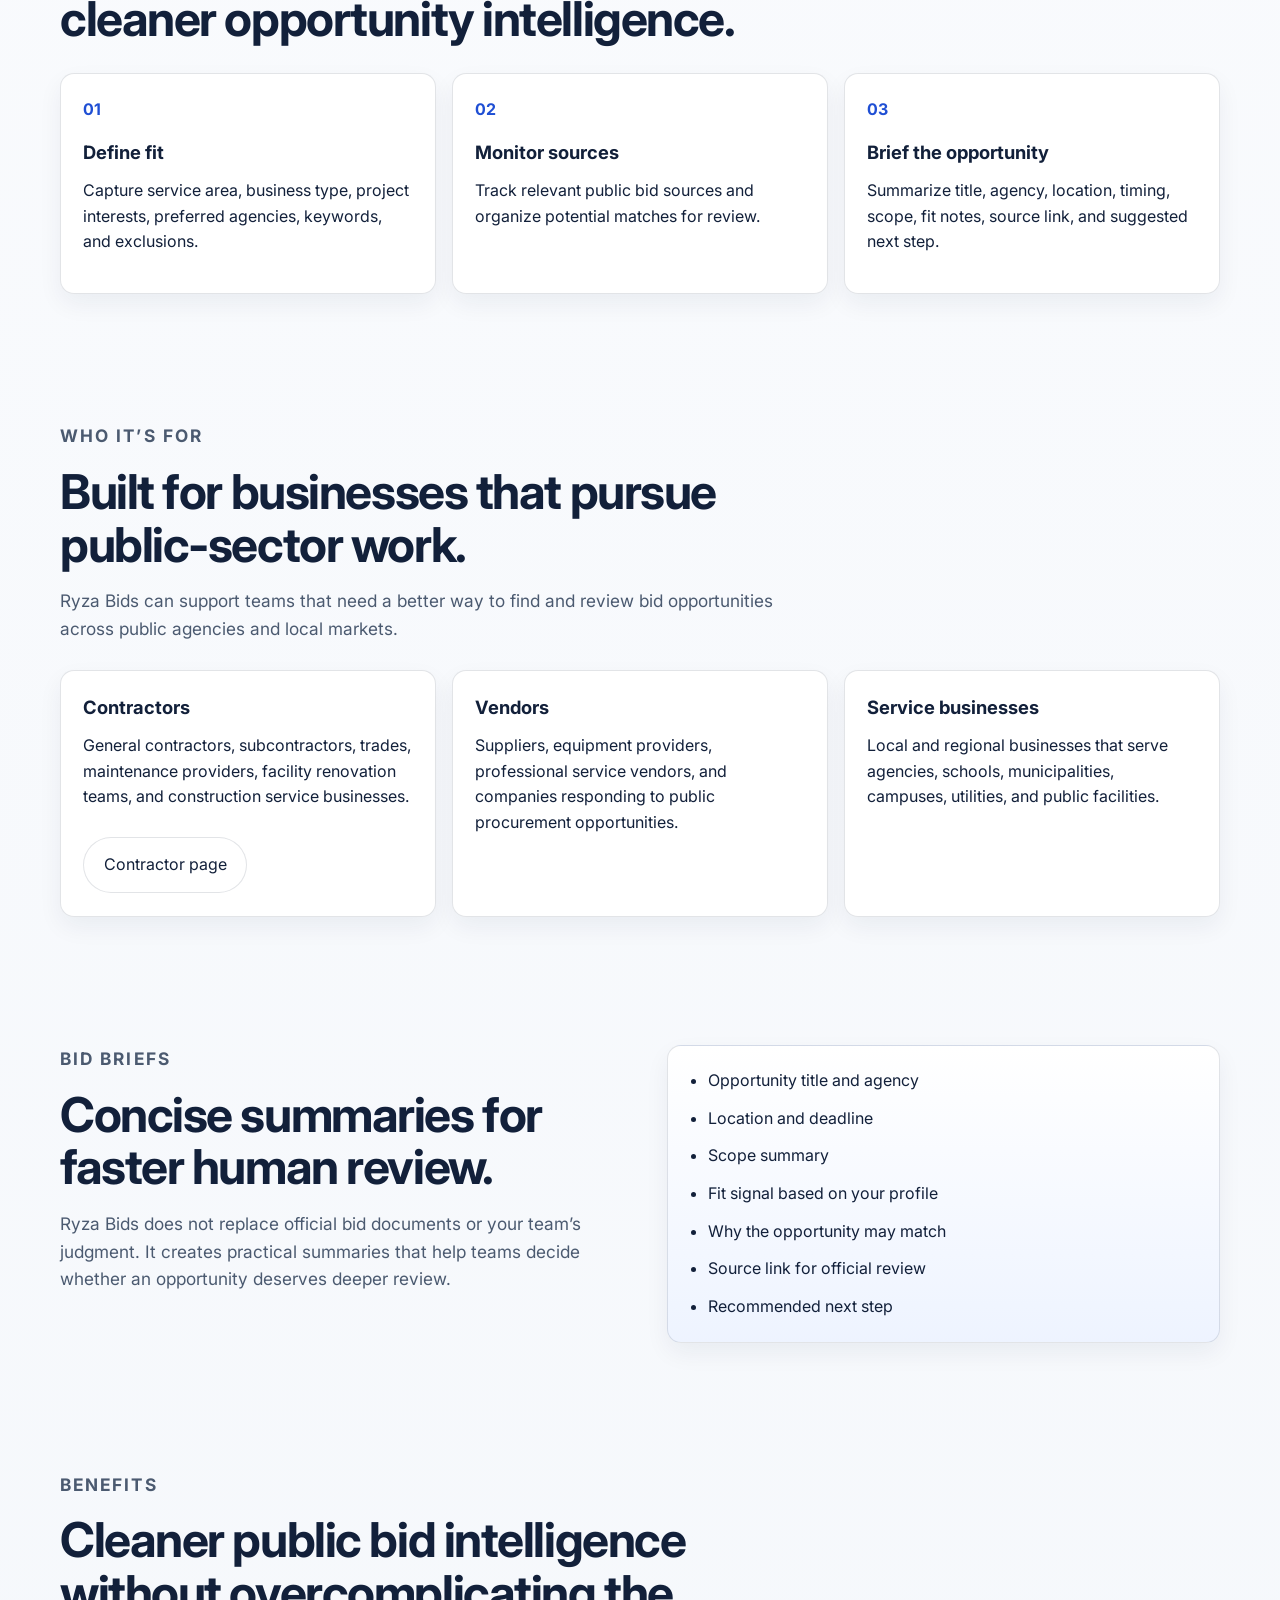
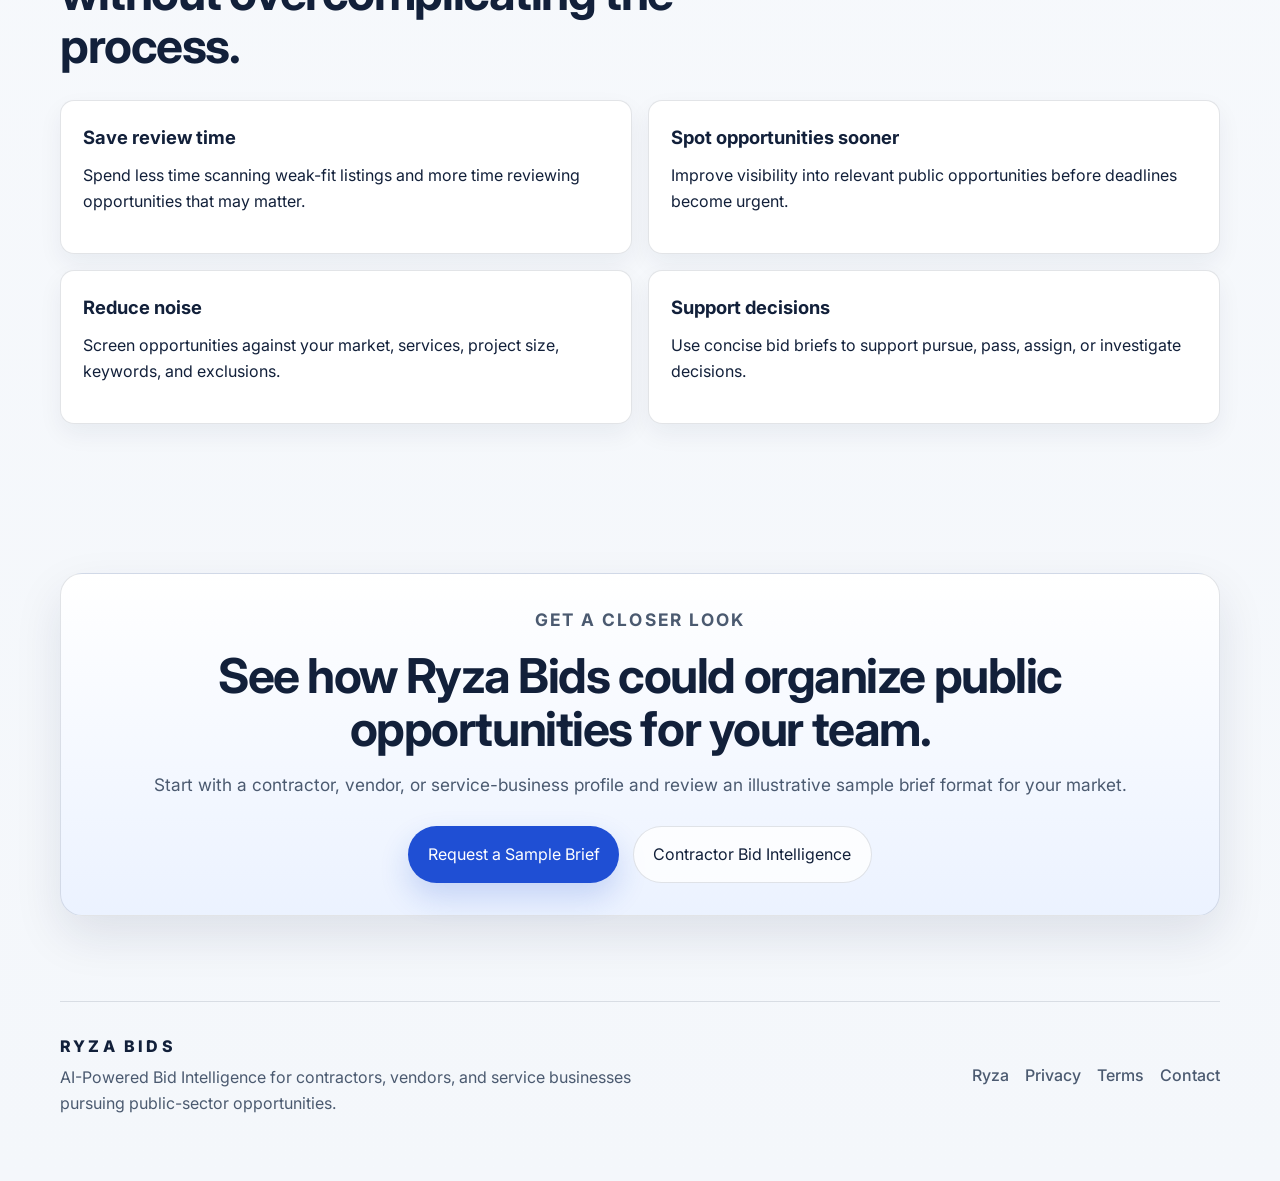
==== commit 283b86e8: "Add files via upload Link sample brief CTA to Tally form" ====
--- a/bids/index.html
+++ b/bids/index.html
@@ -221,7 +221,7 @@
               Start with a contractor, vendor, or service-business profile and review an illustrative sample brief format for your market.
             </p>
             <div class="cta-row centered">
-              <a class="button button-primary" href="mailto:wes@ryzalabs.ai?subject=Request%20a%20Sample%20Ryza%20Brief&body=Hi%20Ryza%2C%0A%0AI%E2%80%99d%20like%20to%20request%20a%20sample%20Ryza%20Brief.%0A%0AName%3A%0ACompany%3A%0ALocation%3A%0AType%20of%20bids%20I%E2%80%99m%20interested%20in%3A%0ABest%20email%2Fphone%3A">Request a Sample Brief</a>
+              <a class="button button-primary" href="https://tally.so/r/Zj1WpV">Request a Sample Brief</a>
               <a class="button button-secondary" href="./contractors/">Contractor Bid Intelligence</a>
             </div>
           </div>
